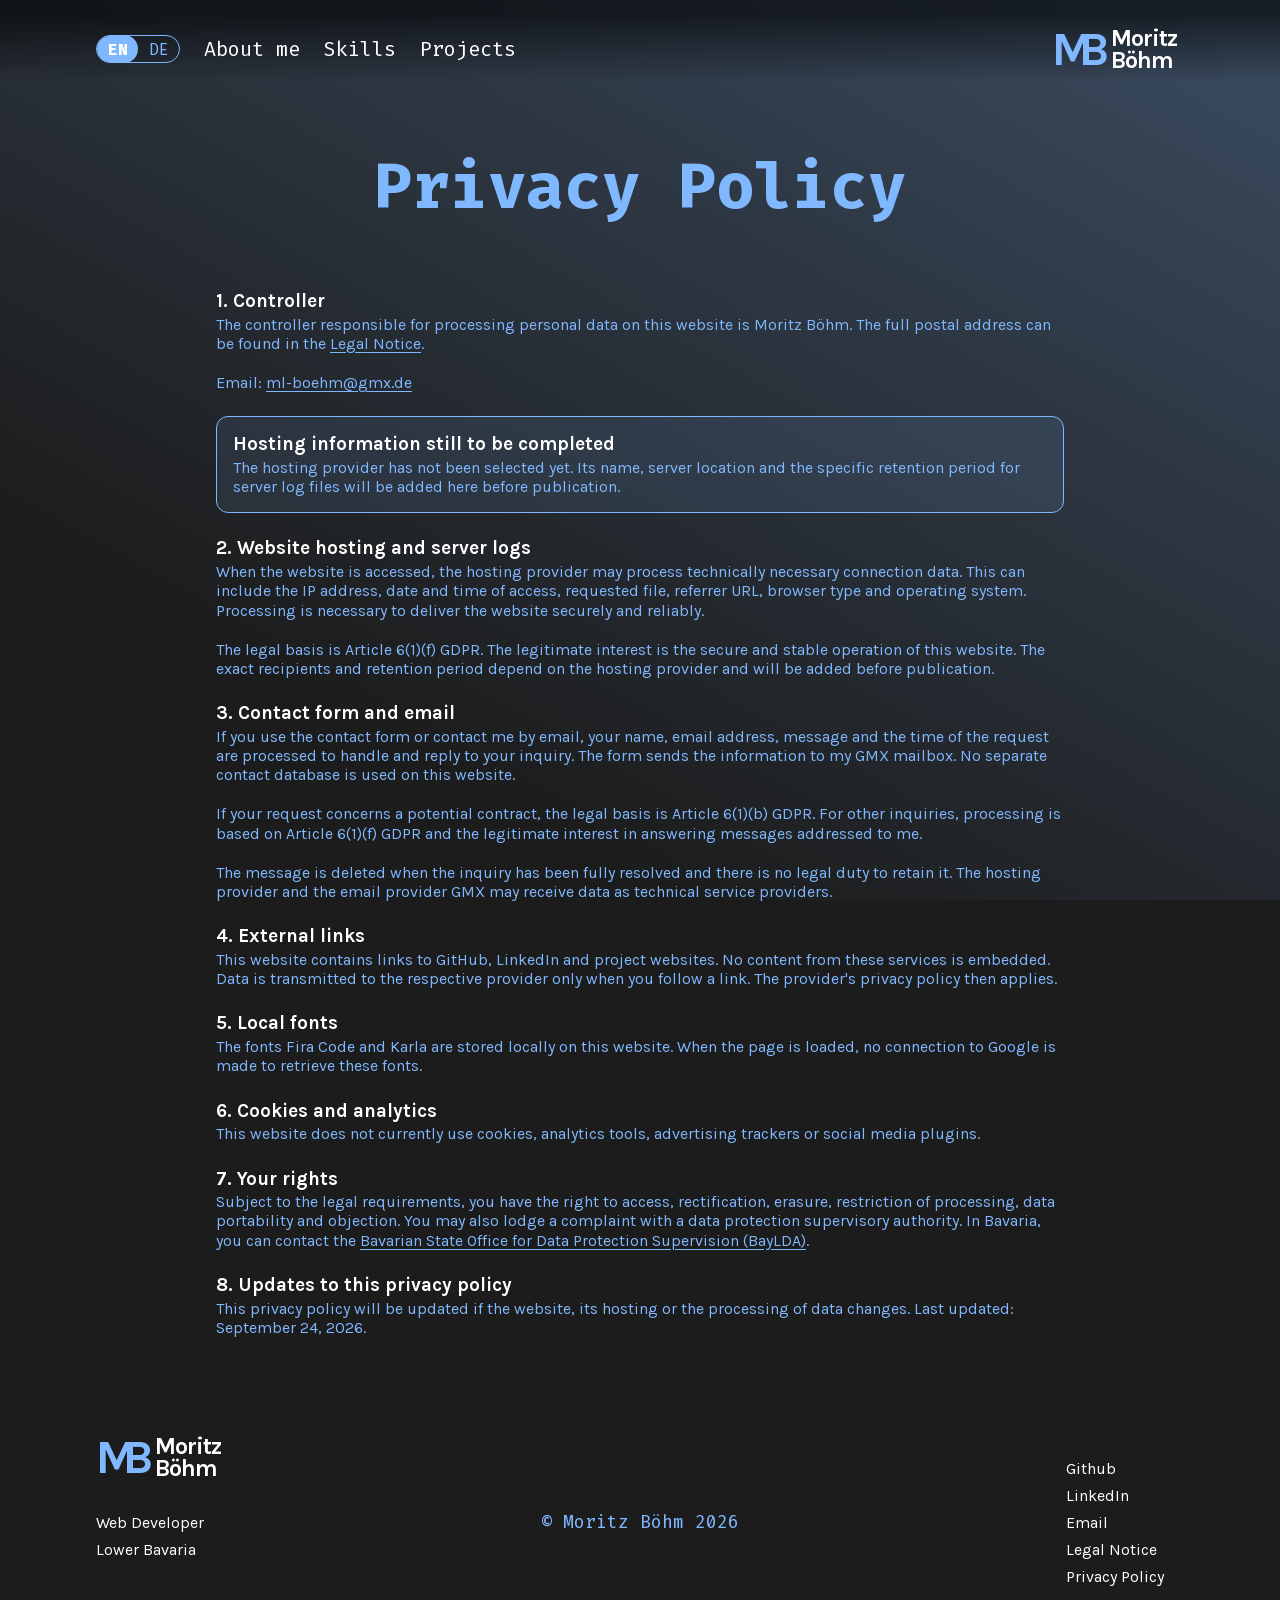
==== privacy-policy.html @ 236dd002 "feat: add contact form, privacy policy and local fonts" ====
<!DOCTYPE html>
<html lang="en">

<head>
    <meta charset="UTF-8">
    <meta name="viewport" content="width=device-width, initial-scale=1.0">
    <link rel="icon" type="image/png" href="./assets/favicon.png">
    <meta name="description" content="Privacy policy for the portfolio of Moritz Böhm.">
    <link rel="stylesheet" href="./style.css">
    <link rel="stylesheet" href="./styles/header.css">
    <link rel="stylesheet" href="./styles/mobile-menu.css">
    <link rel="stylesheet" href="./styles/footer.css">
    <link rel="stylesheet" href="./styles/legal-notice.css">
    <title>Privacy Policy - Moritz Böhm</title>
    <script src="./script.js" defer></script>
    <script src="./scripts/mobile-menu.js" defer></script>
</head>

<body class="legal-page">
    <a class="skip-link" href="#main-content" data-en="Skip to content" data-de="Zum Inhalt springen">Skip to content</a>

    <header class="site-header">
        <div class="site-header__inner">
            <div class="site-header__controls">
                <div class="language-switch" aria-label="Select language"
                    data-aria-label-en="Select language" data-aria-label-de="Sprache auswählen">
                    <button class="language-switch__button active" type="button" data-language="en"
                        aria-pressed="true">EN</button>
                    <button class="language-switch__button" type="button" data-language="de"
                        aria-pressed="false">DE</button>
                </div>

                <nav aria-label="Main navigation" data-aria-label-en="Main navigation"
                    data-aria-label-de="Hauptnavigation">
                    <ul class="main-navigation">
                        <li><a href="./index.html#about" data-en="About me" data-de="Über mich">About me</a></li>
                        <li><a href="./index.html#skills" data-en="Skills" data-de="Fähigkeiten">Skills</a></li>
                        <li><a href="./index.html#projects" data-en="Projects" data-de="Projekte">Projects</a></li>
                    </ul>
                </nav>
            </div>

            <a class="logo" href="./index.html" aria-label="Moritz Böhm - back to portfolio"
                data-aria-label-en="Moritz Böhm - back to portfolio"
                data-aria-label-de="Moritz Böhm - zurück zum Portfolio">
                <span class="logo__initials" aria-hidden="true">MB</span>
                <span class="logo__name" aria-hidden="true">Moritz<br>Böhm</span>
            </a>

            <button class="mobile-menu-button" type="button" aria-label="Open navigation"
                aria-controls="mobile-navigation" aria-expanded="false" data-open-label-en="Open navigation"
                data-open-label-de="Navigation öffnen" data-close-label-en="Close navigation"
                data-close-label-de="Navigation schließen">
                <img src="./assets/icons/menu.svg" alt="">
            </button>
        </div>
    </header>

    <dialog class="mobile-navigation" id="mobile-navigation" aria-label="Mobile navigation"
        data-aria-label-en="Mobile navigation" data-aria-label-de="Mobile Navigation">
        <div class="mobile-navigation__panel">
            <nav class="mobile-navigation__links" aria-label="Mobile navigation"
                data-aria-label-en="Mobile navigation" data-aria-label-de="Mobile Navigation">
                <a href="./index.html#about" data-en="About me" data-de="Über mich">About me</a>
                <a href="./index.html#skills" data-en="Skills" data-de="Fähigkeiten">Skills</a>
                <a href="./index.html#projects" data-en="Projects" data-de="Projekte">Projects</a>
            </nav>

            <div class="language-switch mobile-navigation__language-switch" aria-label="Select language"
                data-aria-label-en="Select language" data-aria-label-de="Sprache auswählen">
                <button class="language-switch__button active" type="button" data-language="en"
                    aria-pressed="true">EN</button>
                <button class="language-switch__button" type="button" data-language="de"
                    aria-pressed="false">DE</button>
            </div>
        </div>
    </dialog>

    <main class="legal-notice" id="main-content">
        <a class="legal-notice__back" href="./index.html" aria-label="Back to portfolio"
            data-aria-label-en="Back to portfolio" data-aria-label-de="Zurück zum Portfolio"></a>

        <article class="legal-notice__content">
            <h1 data-en="Privacy Policy" data-de="Datenschutzerklärung">Privacy Policy</h1>

            <div class="legal-notice__sections">
                <section class="legal-notice__section">
                    <h2 data-en="1. Controller" data-de="1. Verantwortlicher">1. Controller</h2>
                    <div class="legal-notice__translation legal-notice__translation--en">
                        <p>
                            The controller responsible for processing personal data on this website is Moritz Böhm.
                            The full postal address can be found in the <a href="./legal-notice.html">Legal Notice</a>.
                        </p>
                        <p>Email: <a href="mailto:ml-boehm@gmx.de">ml-boehm@gmx.de</a></p>
                    </div>
                    <div class="legal-notice__translation legal-notice__translation--de">
                        <p>
                            Verantwortlich für die Verarbeitung personenbezogener Daten auf dieser Website ist Moritz
                            Böhm. Die vollständige Postanschrift befindet sich im
                            <a href="./legal-notice.html">Impressum</a>.
                        </p>
                        <p>E-Mail: <a href="mailto:ml-boehm@gmx.de">ml-boehm@gmx.de</a></p>
                    </div>
                </section>

                <section class="legal-notice__section legal-notice__notice">
                    <h2 data-en="Hosting information still to be completed"
                        data-de="Hosting-Angaben noch zu ergänzen">Hosting information still to be completed</h2>
                    <div class="legal-notice__translation legal-notice__translation--en">
                        <p>
                            The hosting provider has not been selected yet. Its name, server location and the specific
                            retention period for server log files will be added here before publication.
                        </p>
                    </div>
                    <div class="legal-notice__translation legal-notice__translation--de">
                        <p>
                            Der Hosting-Anbieter steht noch nicht fest. Name, Serverstandort und konkrete Speicherdauer
                            der Server-Logfiles werden vor der Veröffentlichung an dieser Stelle ergänzt.
                        </p>
                    </div>
                </section>

                <section class="legal-notice__section">
                    <h2 data-en="2. Website hosting and server logs" data-de="2. Webhosting und Server-Logfiles">
                        2. Website hosting and server logs
                    </h2>
                    <div class="legal-notice__translation legal-notice__translation--en">
                        <p>
                            When the website is accessed, the hosting provider may process technically necessary
                            connection data. This can include the IP address, date and time of access, requested file,
                            referrer URL, browser type and operating system. Processing is necessary to deliver the
                            website securely and reliably.
                        </p>
                        <p>
                            The legal basis is Article 6(1)(f) GDPR. The legitimate interest is the secure and stable
                            operation of this website. The exact recipients and retention period depend on the hosting
                            provider and will be added before publication.
                        </p>
                    </div>
                    <div class="legal-notice__translation legal-notice__translation--de">
                        <p>
                            Beim Aufruf der Website kann der Hosting-Anbieter technisch notwendige Verbindungsdaten
                            verarbeiten. Dazu können IP-Adresse, Datum und Uhrzeit des Zugriffs, abgerufene Datei,
                            Referrer-URL, Browsertyp und Betriebssystem gehören. Die Verarbeitung ist erforderlich, um
                            die Website sicher und zuverlässig bereitzustellen.
                        </p>
                        <p>
                            Rechtsgrundlage ist Art. 6 Abs. 1 lit. f DSGVO. Das berechtigte Interesse liegt im sicheren
                            und stabilen Betrieb dieser Website. Die genauen Empfänger und die Speicherdauer hängen vom
                            Hosting-Anbieter ab und werden vor der Veröffentlichung ergänzt.
                        </p>
                    </div>
                </section>

                <section class="legal-notice__section">
                    <h2 data-en="3. Contact form and email" data-de="3. Kontaktformular und E-Mail">
                        3. Contact form and email
                    </h2>
                    <div class="legal-notice__translation legal-notice__translation--en">
                        <p>
                            If you use the contact form or contact me by email, your name, email address, message and the
                            time of the request are processed to handle and reply to your inquiry. The form sends the
                            information to my GMX mailbox. No separate contact database is used on this website.
                        </p>
                        <p>
                            If your request concerns a potential contract, the legal basis is Article 6(1)(b) GDPR. For
                            other inquiries, processing is based on Article 6(1)(f) GDPR and the legitimate interest in
                            answering messages addressed to me.
                        </p>
                        <p>
                            The message is deleted when the inquiry has been fully resolved and there is no legal duty
                            to retain it. The hosting provider and the email provider GMX may receive data as technical
                            service providers.
                        </p>
                    </div>
                    <div class="legal-notice__translation legal-notice__translation--de">
                        <p>
                            Wenn Sie das Kontaktformular nutzen oder mich per E-Mail kontaktieren, werden Ihr Name, Ihre
                            E-Mail-Adresse, Ihre Nachricht und der Zeitpunkt der Anfrage verarbeitet, um Ihr Anliegen zu
                            bearbeiten und zu beantworten. Das Formular sendet die Angaben an mein GMX-Postfach. Eine
                            separate Kontaktdatenbank wird auf dieser Website nicht verwendet.
                        </p>
                        <p>
                            Betrifft Ihre Anfrage einen möglichen Vertrag, ist Art. 6 Abs. 1 lit. b DSGVO die
                            Rechtsgrundlage. Bei sonstigen Anfragen erfolgt die Verarbeitung auf Grundlage von Art. 6
                            Abs. 1 lit. f DSGVO und dem berechtigten Interesse, an mich gerichtete Nachrichten zu
                            beantworten.
                        </p>
                        <p>
                            Die Nachricht wird gelöscht, sobald die Anfrage vollständig erledigt ist und keine
                            gesetzliche Aufbewahrungspflicht besteht. Der Hosting-Anbieter und der E-Mail-Anbieter GMX
                            können als technische Dienstleister Daten erhalten.
                        </p>
                    </div>
                </section>

                <section class="legal-notice__section">
                    <h2 data-en="4. External links" data-de="4. Externe Links">4. External links</h2>
                    <div class="legal-notice__translation legal-notice__translation--en">
                        <p>
                            This website contains links to GitHub, LinkedIn and project websites. No content from these
                            services is embedded. Data is transmitted to the respective provider only when you follow a
                            link. The provider's privacy policy then applies.
                        </p>
                    </div>
                    <div class="legal-notice__translation legal-notice__translation--de">
                        <p>
                            Diese Website enthält Links zu GitHub, LinkedIn und Projekt-Websites. Inhalte dieser Dienste
                            werden nicht eingebettet. Erst wenn Sie einem Link folgen, werden Daten an den jeweiligen
                            Anbieter übertragen. Dann gilt die Datenschutzerklärung des Anbieters.
                        </p>
                    </div>
                </section>

                <section class="legal-notice__section">
                    <h2 data-en="5. Local fonts" data-de="5. Lokale Schriftarten">5. Local fonts</h2>
                    <div class="legal-notice__translation legal-notice__translation--en">
                        <p>
                            The fonts Fira Code and Karla are stored locally on this website. When the page is loaded,
                            no connection to Google is made to retrieve these fonts.
                        </p>
                    </div>
                    <div class="legal-notice__translation legal-notice__translation--de">
                        <p>
                            Die Schriftarten Fira Code und Karla werden lokal auf dieser Website gespeichert. Beim
                            Laden der Seite wird zum Abruf dieser Schriften keine Verbindung zu Google hergestellt.
                        </p>
                    </div>
                </section>

                <section class="legal-notice__section">
                    <h2 data-en="6. Cookies and analytics" data-de="6. Cookies und Analyse">
                        6. Cookies and analytics
                    </h2>
                    <div class="legal-notice__translation legal-notice__translation--en">
                        <p>
                            This website does not currently use cookies, analytics tools, advertising trackers or
                            social media plugins.
                        </p>
                    </div>
                    <div class="legal-notice__translation legal-notice__translation--de">
                        <p>
                            Diese Website verwendet derzeit keine Cookies, Analysewerkzeuge, Werbe-Tracker oder
                            Social-Media-Plugins.
                        </p>
                    </div>
                </section>

                <section class="legal-notice__section">
                    <h2 data-en="7. Your rights" data-de="7. Ihre Rechte">7. Your rights</h2>
                    <div class="legal-notice__translation legal-notice__translation--en">
                        <p>
                            Subject to the legal requirements, you have the right to access, rectification, erasure,
                            restriction of processing, data portability and objection. You may also lodge a complaint
                            with a data protection supervisory authority. In Bavaria, you can contact the
                            <a href="https://www.lda.bayern.de/de/kontakt.html" target="_blank" rel="noopener noreferrer">Bavarian
                                State Office for Data Protection Supervision (BayLDA)</a>.
                        </p>
                    </div>
                    <div class="legal-notice__translation legal-notice__translation--de">
                        <p>
                            Unter den gesetzlichen Voraussetzungen haben Sie ein Recht auf Auskunft, Berichtigung,
                            Löschung, Einschränkung der Verarbeitung, Datenübertragbarkeit und Widerspruch. Außerdem
                            können Sie sich bei einer Datenschutzaufsichtsbehörde beschweren. In Bayern können Sie sich
                            an das
                            <a href="https://www.lda.bayern.de/de/kontakt.html" target="_blank" rel="noopener noreferrer">Bayerische
                                Landesamt für Datenschutzaufsicht (BayLDA)</a> wenden.
                        </p>
                    </div>
                </section>

                <section class="legal-notice__section">
                    <h2 data-en="8. Updates to this privacy policy" data-de="8. Aktualisierung dieser Erklärung">
                        8. Updates to this privacy policy
                    </h2>
                    <div class="legal-notice__translation legal-notice__translation--en">
                        <p>
                            This privacy policy will be updated if the website, its hosting or the processing of data
                            changes. Last updated: September 24, 2026.
                        </p>
                    </div>
                    <div class="legal-notice__translation legal-notice__translation--de">
                        <p>
                            Diese Datenschutzerklärung wird angepasst, wenn sich die Website, ihr Hosting oder die
                            Datenverarbeitung ändern. Stand: 24. September 2026.
                        </p>
                    </div>
                </section>
            </div>
        </article>
    </main>

    <footer class="site-footer" id="site-footer">
        <div class="site-footer__inner">
            <div class="site-footer__identity">
                <a class="logo" href="./index.html" aria-label="Moritz Böhm - back to portfolio"
                    data-aria-label-en="Moritz Böhm - back to portfolio"
                    data-aria-label-de="Moritz Böhm - zurück zum Portfolio">
                    <span class="logo__initials" aria-hidden="true">MB</span>
                    <span class="logo__name" aria-hidden="true">Moritz<br>Böhm</span>
                </a>
                <div class="site-footer__info">
                    <span data-en="Web Developer" data-de="Webentwickler">Web Developer</span>
                    <span data-en="Lower Bavaria" data-de="Niederbayern">Lower Bavaria</span>
                </div>
            </div>

            <p class="site-footer__copyright">© Moritz Böhm 2026</p>

            <nav class="site-footer__navigation" aria-label="Footer navigation"
                data-aria-label-en="Footer navigation" data-aria-label-de="Footer-Navigation">
                <a href="https://github.com/mlb27" target="_blank" rel="noopener noreferrer">Github</a>
                <a href="https://www.linkedin.com/in/moritz-b%C3%B6hm-5630b2435/" target="_blank"
                    rel="noopener noreferrer">LinkedIn</a>
                <a href="mailto:ml-boehm@gmx.de" data-en="Email" data-de="E-Mail">Email</a>
                <a href="./legal-notice.html" data-en="Legal Notice" data-de="Impressum">Legal Notice</a>
                <a href="./privacy-policy.html" data-en="Privacy Policy" data-de="Datenschutz">Privacy Policy</a>
            </nav>
        </div>
    </footer>
</body>

</html>
---- style.css ----
@font-face {
  font-family: "Fira Code";
  font-style: normal;
  font-weight: 400 700;
  font-display: swap;
  src: url("./assets/fonts/fira-code-latin-ext.woff2") format("woff2");
  unicode-range: U+0100-02BA, U+02BD-02C5, U+02C7-02CC, U+02CE-02D7, U+02DD-02FF, U+0304, U+0308,
    U+0329, U+1D00-1DBF, U+1E00-1E9F, U+1EF2-1EFF, U+2020, U+20A0-20AB, U+20AD-20C0, U+2113,
    U+2C60-2C7F, U+A720-A7FF;
}

@font-face {
  font-family: "Fira Code";
  font-style: normal;
  font-weight: 400 700;
  font-display: swap;
  src: url("./assets/fonts/fira-code-latin.woff2") format("woff2");
  unicode-range: U+0000-00FF, U+0131, U+0152-0153, U+02BB-02BC, U+02C6, U+02DA, U+02DC, U+0304,
    U+0308, U+0329, U+2000-206F, U+20AC, U+2122, U+2191, U+2193, U+2212, U+2215, U+FEFF, U+FFFD;
}

@font-face {
  font-family: "Karla";
  font-style: normal;
  font-weight: 400 700;
  font-display: swap;
  src: url("./assets/fonts/karla-latin-ext.woff2") format("woff2");
  unicode-range: U+0100-02BA, U+02BD-02C5, U+02C7-02CC, U+02CE-02D7, U+02DD-02FF, U+0304, U+0308,
    U+0329, U+1D00-1DBF, U+1E00-1E9F, U+1EF2-1EFF, U+2020, U+20A0-20AB, U+20AD-20C0, U+2113,
    U+2C60-2C7F, U+A720-A7FF;
}

@font-face {
  font-family: "Karla";
  font-style: normal;
  font-weight: 400 700;
  font-display: swap;
  src: url("./assets/fonts/karla-latin.woff2") format("woff2");
  unicode-range: U+0000-00FF, U+0131, U+0152-0153, U+02BB-02BC, U+02C6, U+02DA, U+02DC, U+0304,
    U+0308, U+0329, U+2000-206F, U+20AC, U+2122, U+2191, U+2193, U+2212, U+2215, U+FEFF, U+FFFD;
}

:root {
  --color-background: #1c1c1c;
  --color-primary-rgb: 128 184 255;
  --color-primary: #80b8ff;
  --color-text: #ffffff;
  --color-text-muted: #d9d9d9;
  --font-heading: "Fira Code", monospace;
  --font-body: "Karla", sans-serif;
  --content-width: 1248px;
}

*,
*::before,
*::after {
  box-sizing: border-box;
}

html {
  scroll-behavior: smooth;
}

body {
  min-width: 320px;
  min-height: 100vh;
  margin: 0;
  background-color: var(--color-background);
  color: var(--color-text);
  font-family: var(--font-body);
}

.skip-link {
  position: fixed;
  top: 16px;
  left: 16px;
  z-index: 100;
  padding: 10px 16px;
  border-radius: 4px;
  background-color: var(--color-primary);
  color: var(--color-background);
  font-weight: 700;
  transform: translateY(-150%);
  transition: transform 150ms ease;
}

.skip-link:focus {
  transform: translateY(0);
}

button,
input,
textarea {
  font: inherit;
}

button,
a {
  -webkit-tap-highlight-color: transparent;
}

a {
  color: inherit;
}

img {
  display: block;
  max-width: 100%;
}

.button {
  position: relative;
  display: flex;
  align-items: center;
  justify-content: center;
  height: 48px;
  padding-inline: 24px;
  border: 1px solid var(--color-text);
  border-radius: 100px;
  overflow: hidden;
  font-size: 18px;
  line-height: 22px;
  text-decoration: none;
  white-space: nowrap;
  transition: border-color 100ms ease-out, color 100ms ease-out;
}

.button__text {
  color: inherit;
  transition: transform 100ms ease-out;
}

.button__text--clone {
  position: absolute;
  top: 50%;
  left: 100%;
  transform: translate(0, -50%);
}

.button:hover:not(:disabled) {
  border-color: var(--color-primary);
  color: var(--color-primary);
  transition-duration: 1s;
}

.button:hover:not(:disabled) .button__text:not(.button__text--clone) {
  animation: button-text-exit 1s ease-out forwards;
}

.button:hover:not(:disabled) .button__text--clone {
  animation: button-text-loop 3s ease-out 1s infinite;
}

@keyframes button-text-exit {
  from {
    transform: translateX(0);
  }

  to {
    transform: translateX(-200%);
  }
}

@keyframes button-text-loop {
  from {
    left: 100%;
    transform: translate(0, -50%);
  }

  to {
    left: 0;
    transform: translate(-100%, -50%);
  }
}

@media (prefers-reduced-motion: reduce) {
  html {
    scroll-behavior: auto;
  }

  *,
  *::before,
  *::after {
    animation-duration: 0.01ms !important;
    animation-iteration-count: 1 !important;
    scroll-behavior: auto !important;
    transition-duration: 0.01ms !important;
  }

  .button {
    transition-duration: 100ms !important;
  }

  .button:hover:not(:disabled) {
    transition-duration: 1s !important;
  }

  .button:hover:not(:disabled) .button__text:not(.button__text--clone) {
    animation: button-text-exit 1s ease-out forwards !important;
  }

  .button:hover:not(:disabled) .button__text--clone {
    animation: button-text-loop 3s ease-out 1s infinite !important;
  }
}
---- styles/header.css ----
.site-header {
  position: absolute;
  top: 0;
  left: 0;
  z-index: 10;
  width: 100%;
  height: 98px;
  background: linear-gradient(180deg, rgb(0 0 0 / 60%) 14%, transparent 84%);
}

.site-header__inner {
  display: flex;
  align-items: center;
  justify-content: space-between;
  width: min(calc(100% - 192px), var(--content-width));
  height: 100%;
  margin-inline: auto;
}

.site-header__controls,
.main-navigation,
.language-switch {
  display: flex;
  align-items: center;
}

.site-header__controls {
  gap: 24px;
}

.language-switch {
  width: 84px;
  height: 28px;
  border: 1px solid var(--color-primary);
  border-radius: 100px;
  overflow: hidden;
}

.language-switch__button {
  display: grid;
  flex: 1;
  height: 28px;
  padding: 0;
  border: 0;
  background: transparent;
  color: var(--color-primary);
  cursor: pointer;
  font-family: var(--font-heading);
  font-size: 16px;
  line-height: 19px;
  place-items: center;
}

.language-switch__button.active {
  border-radius: 100px;
  background-color: var(--color-primary);
  color: var(--color-text);
  font-weight: 700;
}

.main-navigation {
  gap: 24px;
  margin: 0;
  padding: 0;
  list-style: none;
}

.main-navigation a {
  font-family: var(--font-heading);
  font-size: 20px;
  line-height: 26px;
  text-decoration: none;
  white-space: nowrap;
}

.logo {
  display: flex;
  align-items: center;
  gap: 8px;
  width: 132px;
  height: 48px;
  text-decoration: none;
}

.logo__initials {
  display: block;
  margin-right: 6px;
  color: var(--color-primary);
  font-family: var(--font-body);
  font-size: 48px;
  font-weight: 700;
  letter-spacing: calc(-0.18em - 5px);
  line-height: 48px;
}

.logo__name {
  color: var(--color-text);
  font-family: var(--font-body);
  font-size: 24px;
  font-weight: 700;
  letter-spacing: -0.04em;
  line-height: 22px;
}

.mobile-menu-button {
  display: none;
}

@media (max-width: 990px) {
  .site-header {
    height: 82px;
    background: none;
  }

  .site-header__inner {
    align-items: flex-start;
    width: calc(100% - 32px);
    height: 50px;
    margin-top: 32px;
  }

  .site-header__controls {
    display: none;
  }

  .mobile-menu-button {
    display: grid;
    width: 48px;
    height: 48px;
    padding: 0;
    border: 0;
    background: transparent;
    cursor: pointer;
    place-items: center;
  }

  .mobile-menu-button img {
    width: 48px;
    height: 48px;
  }
}
---- styles/mobile-menu.css ----
.mobile-navigation {
  display: none;
}

@media (max-width: 990px) {
  .mobile-navigation[open] {
    position: fixed;
    inset: 0;
    display: flex;
    align-items: flex-start;
    justify-content: flex-end;
    width: var(--mobile-navigation-viewport-width, 100%);
    max-width: none;
    height: var(--mobile-navigation-viewport-height, 100%);
    max-height: none;
    margin: 0;
    padding: 80px 16px 0 0;
    border: 0;
    overflow: visible;
    background: transparent;
  }

  .mobile-navigation::backdrop {
    background: rgb(0 0 0 / 50%);
  }

  .mobile-navigation__panel {
    display: flex;
    flex-direction: column;
    align-items: center;
    width: 238px;
    height: 252px;
    padding: 39px 76px;
    border: 1px solid var(--color-primary);
    border-radius: 30px;
    overflow: hidden;
    background:
      linear-gradient(
        42.02deg,
        rgb(28 28 28 / 30%) 23%,
        rgb(var(--color-primary-rgb) / 30%) 100%
      ),
      var(--color-background);
    color: var(--color-text);
  }

  .mobile-navigation__links {
    display: flex;
    flex-direction: column;
    align-items: center;
    width: 84px;
    height: 120px;
    gap: 24px;
  }

  .mobile-navigation__links a {
    height: 24px;
    color: var(--color-text);
    font-family: var(--font-heading);
    font-size: 18px;
    letter-spacing: -0.54px;
    line-height: 24px;
    text-decoration: none;
    white-space: nowrap;
    transition: color 100ms ease-in;
  }

  .mobile-navigation__links a:active {
    color: var(--color-primary);
  }

  .mobile-navigation__language-switch {
    flex: none;
    margin-top: 24px;
    transition: border-color 300ms ease-out;
  }

  .mobile-navigation__language-switch:hover {
    border-color: var(--color-text);
  }

  .mobile-navigation__language-switch .language-switch__button {
    flex: none;
    opacity: 0.5;
    font-weight: 400;
    transition:
      width 100ms ease-out,
      opacity 300ms ease-out,
      color 100ms ease-out,
      background-color 100ms ease-out;
  }

  .mobile-navigation__language-switch .language-switch__button.active {
    width: 44px;
    opacity: 1;
    font-weight: 700;
  }

  .mobile-navigation__language-switch .language-switch__button:not(.active) {
    width: 40px;
  }

  .mobile-navigation__language-switch:hover .language-switch__button:not(.active) {
    opacity: 1;
  }
}

@media (max-width: 990px) and (prefers-reduced-motion: reduce) {
  .mobile-navigation__links a,
  .mobile-navigation__language-switch,
  .mobile-navigation__language-switch .language-switch__button {
    transition-duration: 100ms !important;
  }
}
---- styles/footer.css ----
.site-footer {
  padding-top: 48px;
  padding-bottom: 64px;
}

.site-footer__inner {
  position: relative;
  width: min(calc(100% - 192px), var(--content-width));
  height: 153px;
  margin-inline: auto;
}

.site-footer__identity {
  position: absolute;
  top: 0;
  left: 0;
}

.site-footer__info {
  display: flex;
  flex-direction: column;
  gap: 8px;
  margin-top: 32px;
  font-size: 16px;
  line-height: 19px;
}

.site-footer__copyright {
  position: absolute;
  top: 78px;
  left: 50%;
  margin: 0;
  color: var(--color-primary);
  font-family: var(--font-heading);
  font-size: 18px;
  line-height: 22px;
  transform: translateX(-50%);
}

.site-footer__navigation {
  position: absolute;
  top: 26px;
  right: 0;
  display: flex;
  flex-direction: column;
  align-items: flex-start;
  gap: 8px;
  width: 120px;
}

.site-footer__navigation a {
  position: relative;
  display: block;
  width: 120px;
  padding-left: 2px;
  color: var(--color-text);
  font-size: 16px;
  line-height: 19px;
  text-decoration: none;
  white-space: nowrap;
  transition: color 300ms ease-out;
}

.site-footer__navigation a::before {
  position: absolute;
  top: 50%;
  left: -10px;
  width: 8px;
  height: 8px;
  border: 1px solid var(--color-primary);
  border-radius: 50%;
  opacity: 0;
  transform: translate(-25px, -50%);
  transition: opacity 300ms ease-out, transform 300ms ease-out;
  content: "";
}

.site-footer__navigation a:hover,
.site-footer__navigation a:focus-visible {
  color: var(--color-primary);
}

.site-footer__navigation a:hover::before,
.site-footer__navigation a:focus-visible::before {
  opacity: 1;
  transform: translate(0, -50%);
}

.site-footer__navigation a:focus-visible {
  outline: 2px solid var(--color-primary);
  outline-offset: 5px;
}

@media (prefers-reduced-motion: reduce) {
  .site-footer__navigation a,
  .site-footer__navigation a::before {
    transition-duration: 300ms !important;
  }
}

@media (max-width: 990px) {
  .site-footer {
    padding: 0 0 25px;
  }

  .site-footer__inner {
    width: 358px;
    max-width: calc(100% - 32px);
    height: 180px;
  }

  .site-footer__navigation {
    top: 0;
    width: 120px;
  }

  .site-footer__navigation a {
    width: 120px;
  }

  .site-footer__copyright {
    top: 158px;
    width: 246px;
    height: 22px;
    text-align: center;
    white-space: nowrap;
  }
}
---- styles/legal-notice.css ----
.legal-page {
  min-height: 100vh;
  background:
    linear-gradient(
      29deg,
      var(--color-background) 23%,
      rgb(var(--color-primary-rgb) / 30%) 100%
    ),
    var(--color-background);
  background-attachment: fixed;
}

.legal-notice {
  width: min(calc(100% - 192px), var(--content-width));
  min-height: calc(100vh - 238px);
  margin-inline: auto;
  padding-block: 149px 48px;
}

.legal-notice__back {
  display: none;
}

.legal-notice__content h1 {
  margin: 0 0 64px;
  color: var(--color-primary);
  font-family: var(--font-heading);
  font-size: 64px;
  line-height: 1.2;
  text-align: center;
}

.legal-notice__sections {
  display: flex;
  flex-direction: column;
  gap: 24px;
  width: min(968px, calc(100% - 240px));
  margin-inline: auto;
}

.legal-notice__section h2,
.legal-notice__section h3,
.legal-notice__section p,
.legal-notice__section address {
  margin: 0;
}

.legal-notice__section h2,
.legal-notice__section h3 {
  color: var(--color-text);
  font-family: var(--font-body);
  font-size: 19px;
  font-weight: 700;
  line-height: 1.2;
}

.legal-notice__section h3 {
  margin-top: 20px;
}

.legal-notice__section p,
.legal-notice__section address {
  color: var(--color-primary);
  font-size: 16px;
  font-style: normal;
  line-height: 1.2;
}

.legal-notice__section h2 + p,
.legal-notice__section h2 + address,
.legal-notice__section h2 + .legal-notice__translation p:first-child,
.legal-notice__section h3 + p {
  margin-top: 2px;
}

.legal-notice__section p + p {
  margin-top: 20px;
}

.legal-notice__section strong {
  color: var(--color-text);
  font-weight: 400;
}

.legal-notice__notice {
  padding: 16px;
  border: 1px solid var(--color-primary);
  border-radius: 12px;
  background-color: rgb(var(--color-primary-rgb) / 10%);
}

.legal-notice__translation--de {
  display: none;
}

html[lang="de"] .legal-notice__translation--en {
  display: none;
}

html[lang="de"] .legal-notice__translation--de {
  display: block;
}

.legal-notice__section a {
  color: inherit;
  text-underline-offset: 3px;
}

.legal-notice__section a:hover,
.legal-notice__section a:focus-visible {
  color: var(--color-text);
}

@media (max-width: 990px) {
  .legal-page {
    background:
      linear-gradient(
        29deg,
        var(--color-background) 23%,
        rgb(var(--color-primary-rgb) / 30%) 100%
      ),
      var(--color-background);
  }

  .legal-notice {
    position: relative;
    width: 358px;
    max-width: calc(100% - 32px);
    min-height: 0;
    padding-block: 180px 64px;
  }

  .legal-notice__back {
    position: absolute;
    top: 101px;
    left: 0;
    display: block;
    width: 40px;
    height: 40px;
  }

  .legal-notice__back::before,
  .legal-notice__back::after {
    position: absolute;
    content: "";
  }

  .legal-notice__back::before {
    top: 19px;
    left: 8px;
    width: 20px;
    height: 1px;
    background-color: var(--color-text);
  }

  .legal-notice__back::after {
    top: 13px;
    left: 8px;
    width: 12px;
    height: 12px;
    border-bottom: 1px solid var(--color-text);
    border-left: 1px solid var(--color-text);
    transform: rotate(45deg);
  }

  .legal-notice__back:hover::before,
  .legal-notice__back:focus-visible::before {
    background-color: var(--color-primary);
  }

  .legal-notice__back:hover::after,
  .legal-notice__back:focus-visible::after {
    border-color: var(--color-primary);
  }

  .legal-notice__back:focus-visible {
    border-radius: 4px;
    outline: 2px solid var(--color-primary);
    outline-offset: 2px;
  }

  .legal-notice__content h1 {
    margin-bottom: 32px;
    color: var(--color-text);
    font-size: 32px;
    line-height: 1.2;
    text-align: left;
  }

  .legal-notice__sections {
    gap: 24px;
    width: 100%;
  }

  .legal-notice__section h2,
  .legal-notice__section h3 {
    font-size: 19px;
    line-height: 1.2;
  }

  .legal-notice__imprint h2 {
    margin-bottom: 16px;
    font-size: 23px;
  }

  .legal-notice__section p,
  .legal-notice__section address {
    font-size: 16px;
    line-height: 1.2;
  }

  .legal-page .site-footer {
    padding-bottom: 40px;
  }

  .legal-page .site-footer__inner {
    height: 220px;
  }

  .legal-page .site-footer__copyright {
    top: 198px;
  }
}
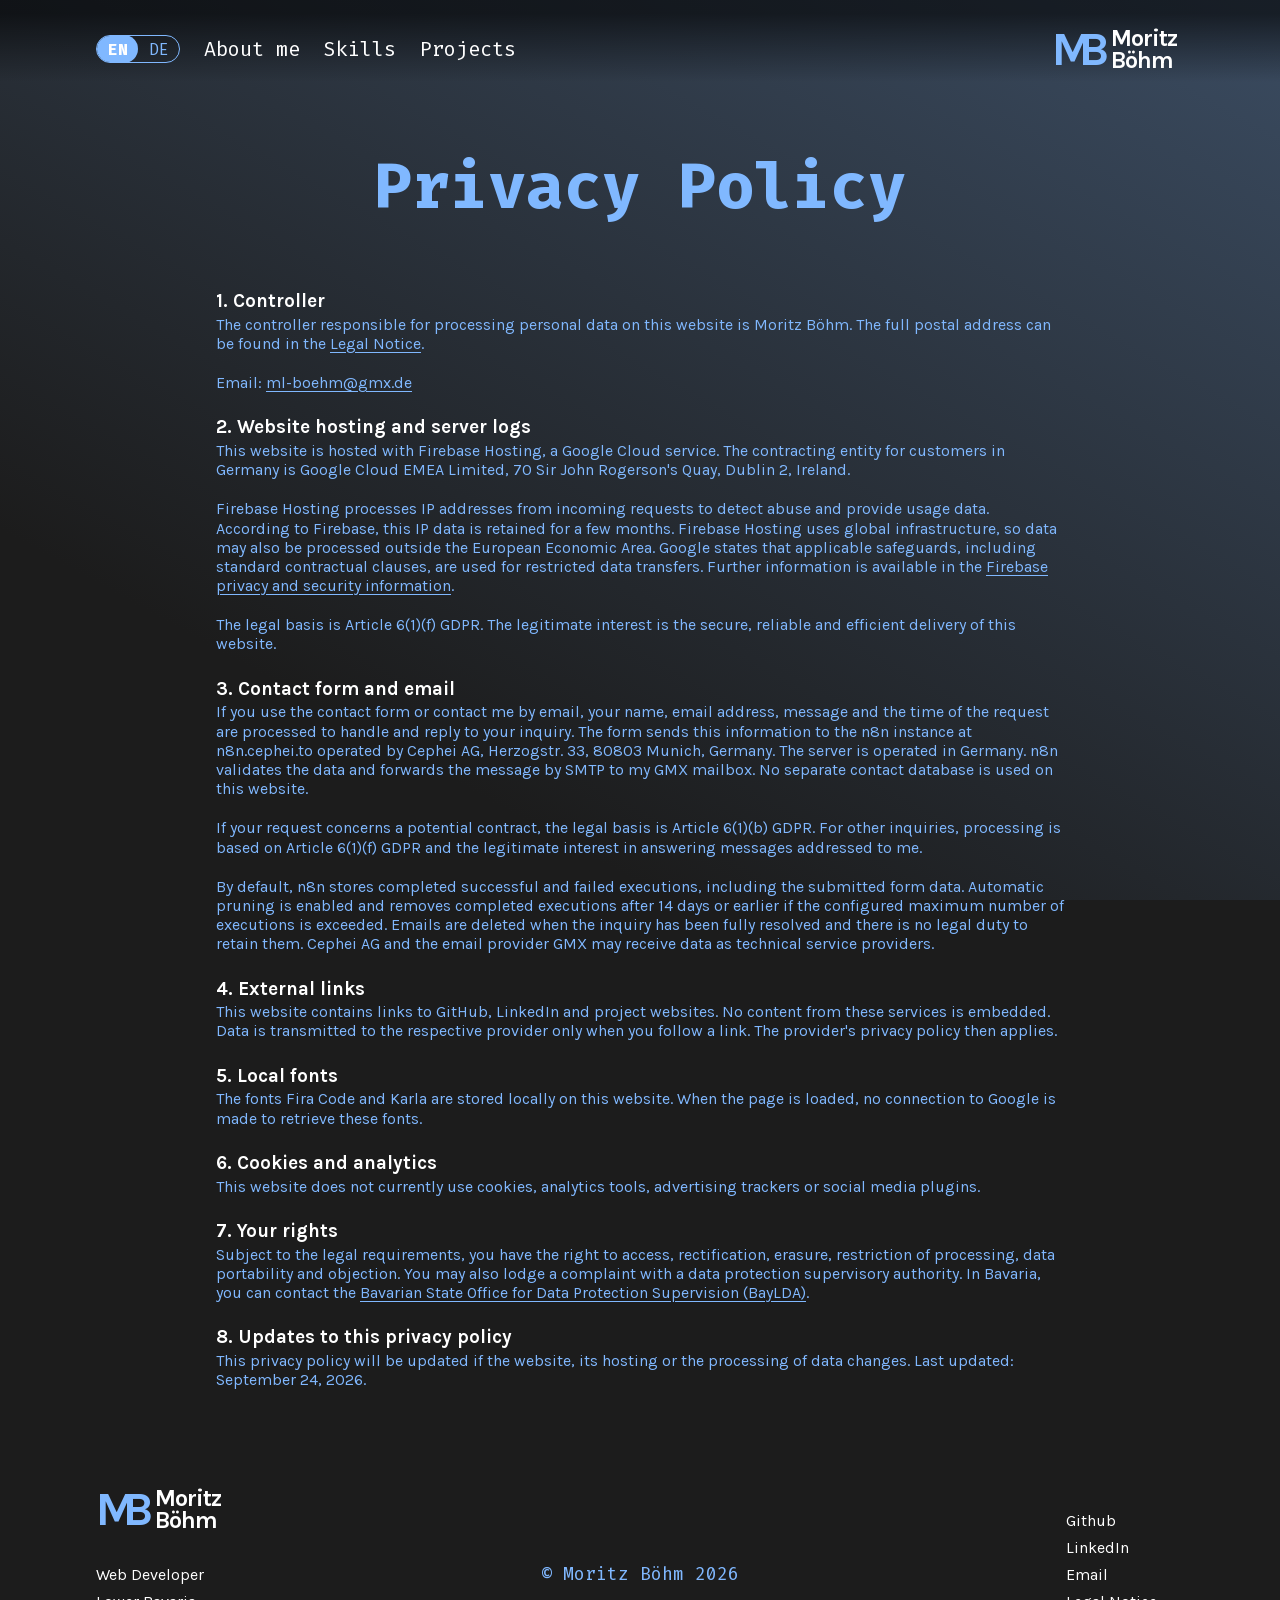
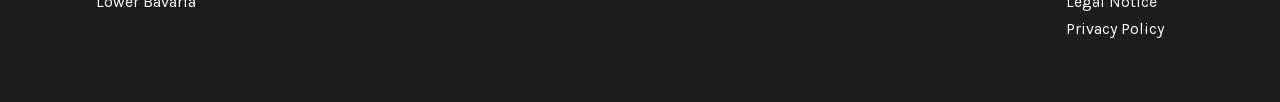
==== commit 4c9e007d: "docs: update privacy policy for hosting and contact form" ====
--- a/privacy-policy.html
+++ b/privacy-policy.html
@@ -103,51 +103,49 @@
                     </div>
                 </section>
 
-                <section class="legal-notice__section legal-notice__notice">
-                    <h2 data-en="Hosting information still to be completed"
-                        data-de="Hosting-Angaben noch zu ergänzen">Hosting information still to be completed</h2>
-                    <div class="legal-notice__translation legal-notice__translation--en">
-                        <p>
-                            The hosting provider has not been selected yet. Its name, server location and the specific
-                            retention period for server log files will be added here before publication.
-                        </p>
-                    </div>
-                    <div class="legal-notice__translation legal-notice__translation--de">
-                        <p>
-                            Der Hosting-Anbieter steht noch nicht fest. Name, Serverstandort und konkrete Speicherdauer
-                            der Server-Logfiles werden vor der Veröffentlichung an dieser Stelle ergänzt.
-                        </p>
-                    </div>
-                </section>
-
                 <section class="legal-notice__section">
                     <h2 data-en="2. Website hosting and server logs" data-de="2. Webhosting und Server-Logfiles">
                         2. Website hosting and server logs
                     </h2>
                     <div class="legal-notice__translation legal-notice__translation--en">
                         <p>
-                            When the website is accessed, the hosting provider may process technically necessary
-                            connection data. This can include the IP address, date and time of access, requested file,
-                            referrer URL, browser type and operating system. Processing is necessary to deliver the
-                            website securely and reliably.
-                        </p>
-                        <p>
-                            The legal basis is Article 6(1)(f) GDPR. The legitimate interest is the secure and stable
-                            operation of this website. The exact recipients and retention period depend on the hosting
-                            provider and will be added before publication.
-                        </p>
-                    </div>
-                    <div class="legal-notice__translation legal-notice__translation--de">
-                        <p>
-                            Beim Aufruf der Website kann der Hosting-Anbieter technisch notwendige Verbindungsdaten
-                            verarbeiten. Dazu können IP-Adresse, Datum und Uhrzeit des Zugriffs, abgerufene Datei,
-                            Referrer-URL, Browsertyp und Betriebssystem gehören. Die Verarbeitung ist erforderlich, um
-                            die Website sicher und zuverlässig bereitzustellen.
-                        </p>
-                        <p>
-                            Rechtsgrundlage ist Art. 6 Abs. 1 lit. f DSGVO. Das berechtigte Interesse liegt im sicheren
-                            und stabilen Betrieb dieser Website. Die genauen Empfänger und die Speicherdauer hängen vom
-                            Hosting-Anbieter ab und werden vor der Veröffentlichung ergänzt.
+                            This website is hosted with Firebase Hosting, a Google Cloud service. The contracting entity
+                            for customers in Germany is Google Cloud EMEA Limited, 70 Sir John Rogerson's Quay, Dublin 2,
+                            Ireland.
+                        </p>
+                        <p>
+                            Firebase Hosting processes IP addresses from incoming requests to detect abuse and provide
+                            usage data. According to Firebase, this IP data is retained for a few months. Firebase
+                            Hosting uses global infrastructure, so data may also be processed outside the European
+                            Economic Area. Google states that applicable safeguards, including standard contractual
+                            clauses, are used for restricted data transfers. Further information is available in the
+                            <a href="https://firebase.google.com/support/privacy" target="_blank"
+                                rel="noopener noreferrer">Firebase privacy and security information</a>.
+                        </p>
+                        <p>
+                            The legal basis is Article 6(1)(f) GDPR. The legitimate interest is the secure, reliable and
+                            efficient delivery of this website.
+                        </p>
+                    </div>
+                    <div class="legal-notice__translation legal-notice__translation--de">
+                        <p>
+                            Diese Website wird mit Firebase Hosting, einem Dienst von Google Cloud, bereitgestellt.
+                            Vertragspartner für Kunden in Deutschland ist Google Cloud EMEA Limited, 70 Sir John
+                            Rogerson's Quay, Dublin 2, Irland.
+                        </p>
+                        <p>
+                            Firebase Hosting verarbeitet IP-Adressen eingehender Anfragen, um Missbrauch zu erkennen und
+                            Nutzungsdaten bereitzustellen. Laut Firebase werden diese IP-Daten einige Monate gespeichert.
+                            Firebase Hosting nutzt eine globale Infrastruktur, sodass Daten auch außerhalb des
+                            Europäischen Wirtschaftsraums verarbeitet werden können. Google gibt an, bei eingeschränkten
+                            Datenübermittlungen geeignete Garantien einschließlich Standardvertragsklauseln einzusetzen.
+                            Weitere Informationen stehen in den
+                            <a href="https://firebase.google.com/support/privacy" target="_blank"
+                                rel="noopener noreferrer">Datenschutz- und Sicherheitsinformationen von Firebase</a>.
+                        </p>
+                        <p>
+                            Rechtsgrundlage ist Art. 6 Abs. 1 lit. f DSGVO. Das berechtigte Interesse liegt in der
+                            sicheren, zuverlässigen und effizienten Bereitstellung dieser Website.
                         </p>
                     </div>
                 </section>
@@ -159,8 +157,10 @@
                     <div class="legal-notice__translation legal-notice__translation--en">
                         <p>
                             If you use the contact form or contact me by email, your name, email address, message and the
-                            time of the request are processed to handle and reply to your inquiry. The form sends the
-                            information to my GMX mailbox. No separate contact database is used on this website.
+                            time of the request are processed to handle and reply to your inquiry. The form sends this
+                            information to the n8n instance at n8n.cephei.to operated by Cephei AG, Herzogstr. 33,
+                            80803 Munich, Germany. The server is operated in Germany. n8n validates the data and forwards
+                            the message by SMTP to my GMX mailbox. No separate contact database is used on this website.
                         </p>
                         <p>
                             If your request concerns a potential contract, the legal basis is Article 6(1)(b) GDPR. For
@@ -168,17 +168,22 @@
                             answering messages addressed to me.
                         </p>
                         <p>
-                            The message is deleted when the inquiry has been fully resolved and there is no legal duty
-                            to retain it. The hosting provider and the email provider GMX may receive data as technical
-                            service providers.
+                            By default, n8n stores completed successful and failed executions, including the submitted
+                            form data. Automatic pruning is enabled and removes completed executions after 14 days or
+                            earlier if the configured maximum number of executions is exceeded. Emails are deleted when
+                            the inquiry has been fully resolved and there is no legal duty to retain them. Cephei AG and
+                            the email provider GMX may receive data as technical service providers.
                         </p>
                     </div>
                     <div class="legal-notice__translation legal-notice__translation--de">
                         <p>
                             Wenn Sie das Kontaktformular nutzen oder mich per E-Mail kontaktieren, werden Ihr Name, Ihre
                             E-Mail-Adresse, Ihre Nachricht und der Zeitpunkt der Anfrage verarbeitet, um Ihr Anliegen zu
-                            bearbeiten und zu beantworten. Das Formular sendet die Angaben an mein GMX-Postfach. Eine
-                            separate Kontaktdatenbank wird auf dieser Website nicht verwendet.
+                            bearbeiten und zu beantworten. Das Formular sendet diese Angaben an die von der Cephei AG,
+                            Herzogstr. 33, 80803 München, Deutschland, betriebene n8n-Instanz unter n8n.cephei.to. Der
+                            Server wird in Deutschland betrieben. n8n prüft die Daten und leitet die Nachricht per SMTP
+                            an mein GMX-Postfach weiter. Eine separate Kontaktdatenbank wird auf dieser Website nicht
+                            verwendet.
                         </p>
                         <p>
                             Betrifft Ihre Anfrage einen möglichen Vertrag, ist Art. 6 Abs. 1 lit. b DSGVO die
@@ -187,9 +192,12 @@
                             beantworten.
                         </p>
                         <p>
-                            Die Nachricht wird gelöscht, sobald die Anfrage vollständig erledigt ist und keine
-                            gesetzliche Aufbewahrungspflicht besteht. Der Hosting-Anbieter und der E-Mail-Anbieter GMX
-                            können als technische Dienstleister Daten erhalten.
+                            n8n speichert standardmäßig abgeschlossene erfolgreiche und fehlgeschlagene Ausführungen
+                            einschließlich der übermittelten Formulardaten. Das standardmäßig aktivierte automatische
+                            Pruning entfernt abgeschlossene Ausführungen nach 14 Tagen oder früher, wenn die konfigurierte
+                            Höchstzahl an Ausführungen überschritten wird. E-Mails werden gelöscht, sobald die Anfrage
+                            vollständig erledigt ist und keine gesetzliche Aufbewahrungspflicht besteht. Die Cephei AG
+                            und der E-Mail-Anbieter GMX können als technische Dienstleister Daten erhalten.
                         </p>
                     </div>
                 </section>
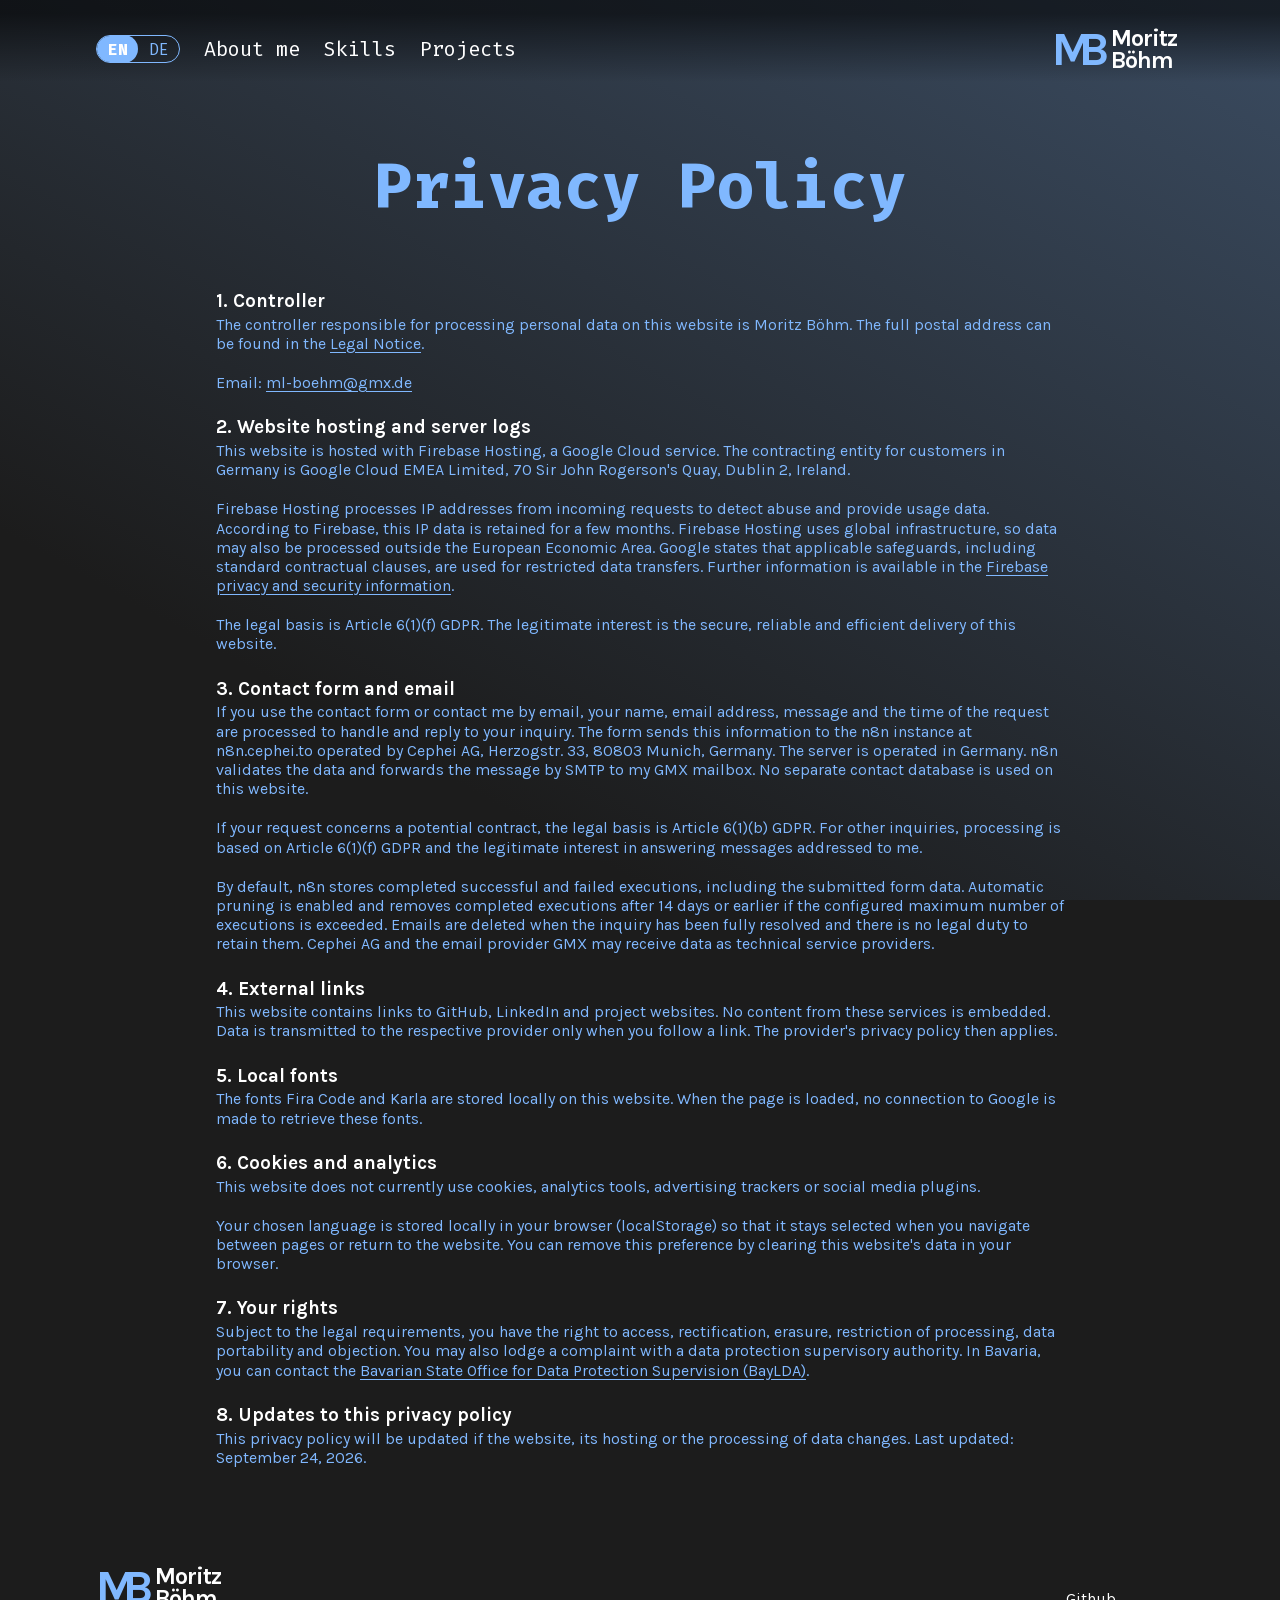
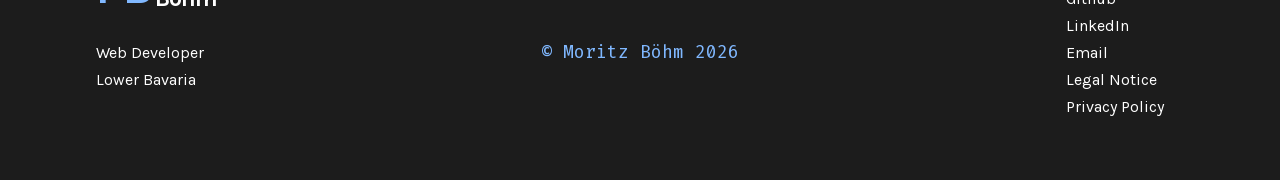
==== commit 8c826045: "feat: improve portfolio animations and navigation - refine scroll reveals and add hero typing effect" ====
--- a/privacy-policy.html
+++ b/privacy-policy.html
@@ -11,7 +11,7 @@
     <link rel="stylesheet" href="./styles/mobile-menu.css">
     <link rel="stylesheet" href="./styles/footer.css">
     <link rel="stylesheet" href="./styles/legal-notice.css">
-    <title>Privacy Policy - Moritz Böhm</title>
+    <title data-en="Privacy Policy - Moritz Böhm" data-de="Datenschutz - Moritz Böhm">Privacy Policy - Moritz Böhm</title>
     <script src="./script.js" defer></script>
     <script src="./scripts/mobile-menu.js" defer></script>
 </head>
@@ -245,11 +245,21 @@
                             This website does not currently use cookies, analytics tools, advertising trackers or
                             social media plugins.
                         </p>
+                        <p>
+                            Your chosen language is stored locally in your browser (localStorage) so that it stays
+                            selected when you navigate between pages or return to the website. You can remove this
+                            preference by clearing this website's data in your browser.
+                        </p>
                     </div>
                     <div class="legal-notice__translation legal-notice__translation--de">
                         <p>
                             Diese Website verwendet derzeit keine Cookies, Analysewerkzeuge, Werbe-Tracker oder
                             Social-Media-Plugins.
+                        </p>
+                        <p>
+                            Ihre gewählte Sprache wird lokal in Ihrem Browser gespeichert (localStorage), damit sie
+                            beim Seitenwechsel und bei späteren Besuchen erhalten bleibt. Sie können diese Einstellung
+                            löschen, indem Sie die Website-Daten in Ihrem Browser entfernen.
                         </p>
                     </div>
                 </section>
--- a/style.css
+++ b/style.css
@@ -62,7 +62,6 @@
 }
 
 body {
-  min-width: 320px;
   min-height: 100vh;
   margin: 0;
   background-color: var(--color-background);
